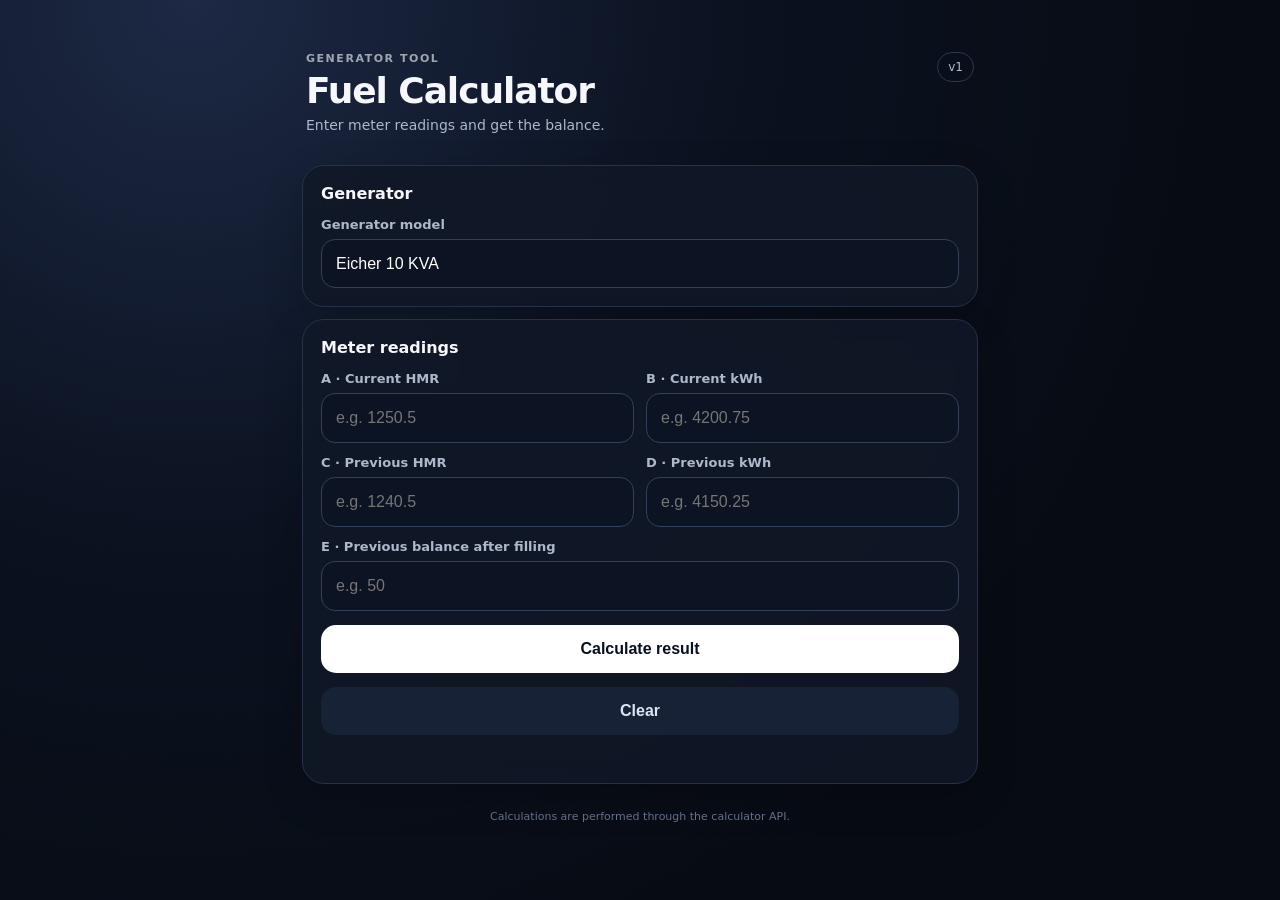
==== index.html @ 1bb93adc "Add files via upload" ====
<!doctype html>
<html lang="en">
<head>
  <meta charset="utf-8">
  <meta name="viewport" content="width=device-width,initial-scale=1,viewport-fit=cover">
  <meta name="theme-color" content="#0b1220">
  <title>Generator Fuel Calculator</title>
  <link rel="stylesheet" href="style.css">
</head>
<body>
  <main class="app-shell">
    <header class="topbar">
      <div>
        <p class="eyebrow">GENERATOR TOOL</p>
        <h1>Fuel Calculator</h1>
        <p class="subtitle">Enter meter readings and get the balance.</p>
      </div>
      <div class="badge">v1</div>
    </header>

    <section class="card">
      <h2>Generator</h2>
      <label class="field">
        <span>Generator model</span>
        <select id="model">
          <option value="eicher10">Eicher 10 KVA</option>
          <option value="eicher20">Eicher 20 KVA</option>
          <option value="koel20">KOEL 20 KVA</option>
          <option value="mahindra20">Mahindra 20 KVA</option>
          <option value="mahindra10">Mahindra 10 KVA</option>
        </select>
      </label>
    </section>

    <section class="card">
      <h2>Meter readings</h2>
      <div class="grid">
        <label class="field">
          <span>A · Current HMR</span>
          <input id="a" type="number" inputmode="decimal" step="any" placeholder="e.g. 1250.5">
        </label>
        <label class="field">
          <span>B · Current kWh</span>
          <input id="b" type="number" inputmode="decimal" step="any" placeholder="e.g. 4200.75">
        </label>
        <label class="field">
          <span>C · Previous HMR</span>
          <input id="c" type="number" inputmode="decimal" step="any" placeholder="e.g. 1240.5">
        </label>
        <label class="field">
          <span>D · Previous kWh</span>
          <input id="d" type="number" inputmode="decimal" step="any" placeholder="e.g. 4150.25">
        </label>
        <label class="field full">
          <span>E · Previous balance after filling</span>
          <input id="e" type="number" inputmode="decimal" step="any" placeholder="e.g. 50">
        </label>
      </div>
      <button id="calculate" class="primary">Calculate result</button>
      <button id="clear" class="secondary">Clear</button>
      <p id="error" class="error" role="alert"></p>
    </section>

    <section id="resultCard" class="card result-card hidden">
      <div class="result-label">FINAL ANSWER · T</div>
      <div id="result" class="result">—</div>
      <div id="resultUnit" class="result-unit">Litres</div>

      <div class="breakdown">
        <div><span>Z = A − C</span><strong id="z">—</strong></div>
        <div><span>Y = B − D</span><strong id="y">—</strong></div>
        <div><span>X = Y ÷ Z</span><strong id="x">—</strong></div>
        <div><span>L from chart</span><strong id="l">—</strong></div>
        <div><span>S = L × Z</span><strong id="s">—</strong></div>
        <div><span>T = E − S</span><strong id="t">—</strong></div>
      </div>
      <p id="band" class="chart-note"></p>
    </section>

    <footer>
      <span>Calculations are performed through the calculator API.</span>
    </footer>
  </main>
  <script src="app.js"></script>
</body>
</html>
---- style.css ----
*{box-sizing:border-box}html{font-family:Inter,system-ui,-apple-system,BlinkMacSystemFont,"Segoe UI",sans-serif;background:#070b13;color:#f6f7fb}body{margin:0;min-height:100vh;background:radial-gradient(circle at 15% 0%,#1d2945 0,#0b1220 38%,#070b13 75%)}.app-shell{width:min(720px,100%);margin:auto;padding:22px 16px 36px}.topbar{display:flex;justify-content:space-between;align-items:flex-start;gap:16px;padding:10px 4px 20px}.eyebrow{margin:0 0 5px;font-size:11px;font-weight:800;letter-spacing:.14em;opacity:.62}.topbar h1{margin:0;font-size:30px;letter-spacing:-.03em}.subtitle{margin:6px 0 0;color:#aeb8ca;font-size:14px}.badge{padding:7px 10px;border:1px solid #2b3851;border-radius:999px;color:#aeb8ca;font-size:12px}.card{background:rgba(17,24,39,.86);border:1px solid #263248;border-radius:22px;padding:18px;margin:12px 0;box-shadow:0 14px 40px rgba(0,0,0,.2);backdrop-filter:blur(12px)}h2{font-size:16px;margin:0 0 14px}.grid{display:grid;grid-template-columns:1fr;gap:12px}.field{display:flex;flex-direction:column;gap:7px}.field span{font-size:13px;color:#aeb8ca;font-weight:650}.field input,.field select{width:100%;border:1px solid #334158;background:#0c1423;color:#fff;border-radius:14px;padding:15px 14px;font-size:16px;outline:none;appearance:none}.field input:focus,.field select:focus{border-color:#7aa2ff;box-shadow:0 0 0 3px rgba(122,162,255,.12)}button{width:100%;border:0;border-radius:15px;padding:15px;margin-top:14px;font-size:16px;font-weight:800;cursor:pointer}.primary{background:#fff;color:#07101e}.primary:active,.secondary:active{transform:scale(.99)}.secondary{background:#172236;color:#dbe4f3}.error{min-height:20px;margin:10px 2px 0;color:#ff8d9a;font-size:13px}.result-card{background:linear-gradient(160deg,#172642,#101827)}.hidden{display:none}.result-label{font-size:11px;letter-spacing:.13em;color:#aeb8ca;font-weight:800}.result{font-size:48px;font-weight:900;letter-spacing:-.05em;margin-top:6px}.result-unit{color:#aeb8ca;margin-top:-4px}.breakdown{margin-top:18px;border-top:1px solid #2b3851;padding-top:7px}.breakdown div{display:flex;justify-content:space-between;gap:12px;padding:10px 0;border-bottom:1px solid rgba(43,56,81,.6);font-size:13px}.breakdown span{color:#aeb8ca}.breakdown strong{font-variant-numeric:tabular-nums}.chart-note{color:#aeb8ca;font-size:12px;margin:14px 0 0;line-height:1.45}footer{text-align:center;color:#68758b;font-size:11px;padding:14px 4px 0}@media(min-width:600px){.app-shell{padding:42px 22px}.grid{grid-template-columns:1fr 1fr}.full{grid-column:1/-1}.topbar h1{font-size:36px}}
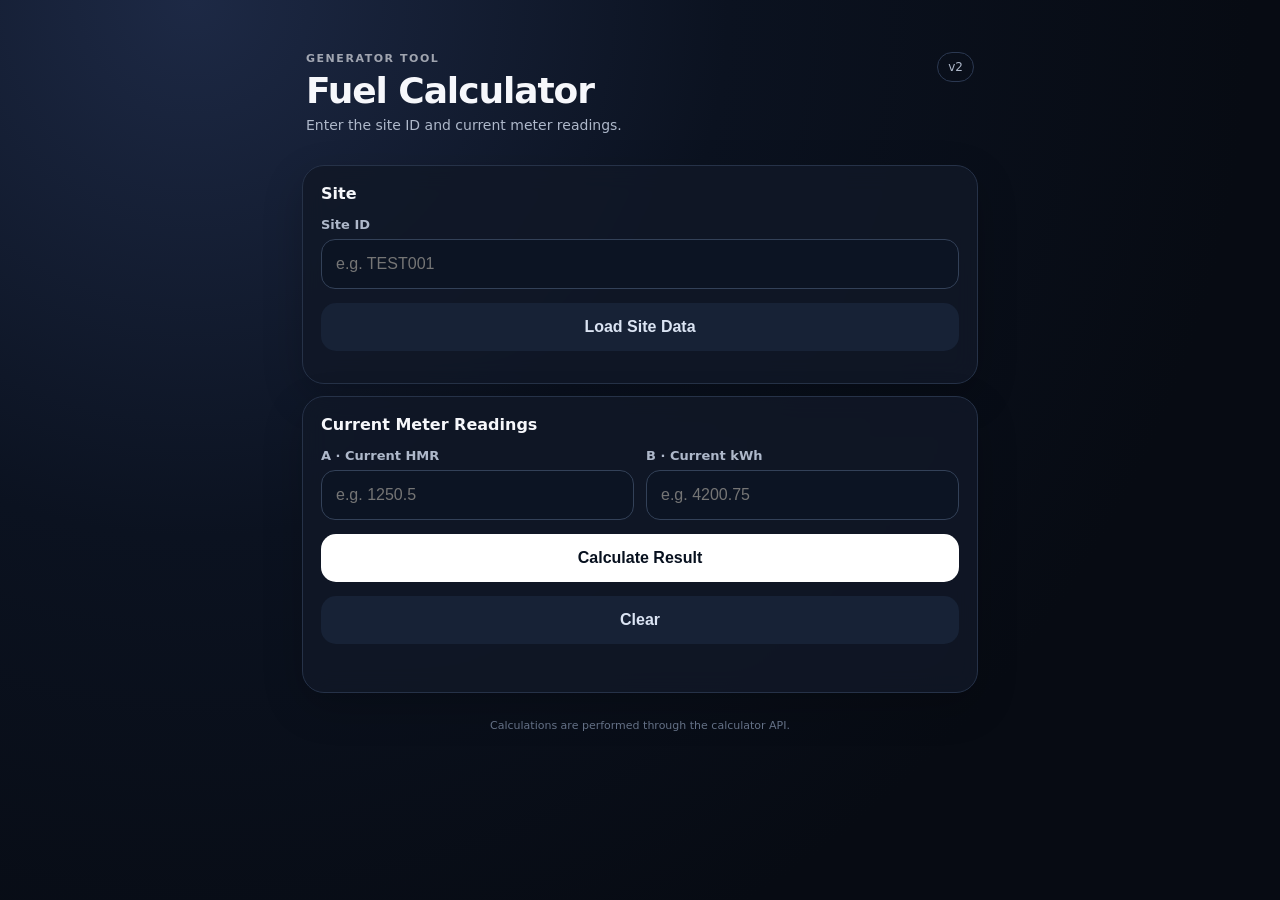
==== commit 03f0501f: "Update index.html" ====
--- a/index.html
+++ b/index.html
@@ -7,80 +7,170 @@
   <title>Generator Fuel Calculator</title>
   <link rel="stylesheet" href="style.css">
 </head>
+
 <body>
   <main class="app-shell">
+
     <header class="topbar">
       <div>
         <p class="eyebrow">GENERATOR TOOL</p>
         <h1>Fuel Calculator</h1>
-        <p class="subtitle">Enter meter readings and get the balance.</p>
+        <p class="subtitle">
+          Enter the site ID and current meter readings.
+        </p>
       </div>
-      <div class="badge">v1</div>
+
+      <div class="badge">v2</div>
     </header>
 
+
     <section class="card">
-      <h2>Generator</h2>
+      <h2>Site</h2>
+
       <label class="field">
-        <span>Generator model</span>
-        <select id="model">
-          <option value="eicher10">Eicher 10 KVA</option>
-          <option value="eicher20">Eicher 20 KVA</option>
-          <option value="koel20">KOEL 20 KVA</option>
-          <option value="mahindra20">Mahindra 20 KVA</option>
-          <option value="mahindra10">Mahindra 10 KVA</option>
-        </select>
+        <span>Site ID</span>
+        <input
+          id="siteId"
+          type="text"
+          inputmode="text"
+          autocomplete="off"
+          placeholder="e.g. TEST001"
+        >
       </label>
+
+      <button id="loadSite" class="secondary">
+        Load Site Data
+      </button>
+
+      <p id="siteStatus" class="chart-note"></p>
     </section>
 
+
     <section class="card">
-      <h2>Meter readings</h2>
+      <h2>Current Meter Readings</h2>
+
       <div class="grid">
+
         <label class="field">
           <span>A · Current HMR</span>
-          <input id="a" type="number" inputmode="decimal" step="any" placeholder="e.g. 1250.5">
+          <input
+            id="a"
+            type="number"
+            inputmode="decimal"
+            step="any"
+            placeholder="e.g. 1250.5"
+          >
         </label>
+
         <label class="field">
           <span>B · Current kWh</span>
-          <input id="b" type="number" inputmode="decimal" step="any" placeholder="e.g. 4200.75">
+          <input
+            id="b"
+            type="number"
+            inputmode="decimal"
+            step="any"
+            placeholder="e.g. 4200.75"
+          >
         </label>
-        <label class="field">
-          <span>C · Previous HMR</span>
-          <input id="c" type="number" inputmode="decimal" step="any" placeholder="e.g. 1240.5">
-        </label>
-        <label class="field">
-          <span>D · Previous kWh</span>
-          <input id="d" type="number" inputmode="decimal" step="any" placeholder="e.g. 4150.25">
-        </label>
-        <label class="field full">
-          <span>E · Previous balance after filling</span>
-          <input id="e" type="number" inputmode="decimal" step="any" placeholder="e.g. 50">
-        </label>
+
       </div>
-      <button id="calculate" class="primary">Calculate result</button>
-      <button id="clear" class="secondary">Clear</button>
+
+      <div id="previousData" class="breakdown hidden">
+
+        <div>
+          <span>Generator model</span>
+          <strong id="loadedModel">—</strong>
+        </div>
+
+        <div>
+          <span>Previous HMR</span>
+          <strong id="loadedHmr">—</strong>
+        </div>
+
+        <div>
+          <span>Previous kWh</span>
+          <strong id="loadedKwh">—</strong>
+        </div>
+
+        <div>
+          <span>Previous balance</span>
+          <strong id="loadedBalance">—</strong>
+        </div>
+
+      </div>
+
+      <button id="calculate" class="primary">
+        Calculate Result
+      </button>
+
+      <button id="clear" class="secondary">
+        Clear
+      </button>
+
       <p id="error" class="error" role="alert"></p>
     </section>
 
+
     <section id="resultCard" class="card result-card hidden">
-      <div class="result-label">FINAL ANSWER · T</div>
+
+      <div class="result-label">
+        FINAL ANSWER · T
+      </div>
+
       <div id="result" class="result">—</div>
-      <div id="resultUnit" class="result-unit">Litres</div>
+
+      <div id="resultUnit" class="result-unit">
+        Litres
+      </div>
+
 
       <div class="breakdown">
-        <div><span>Z = A − C</span><strong id="z">—</strong></div>
-        <div><span>Y = B − D</span><strong id="y">—</strong></div>
-        <div><span>X = Y ÷ Z</span><strong id="x">—</strong></div>
-        <div><span>L from chart</span><strong id="l">—</strong></div>
-        <div><span>S = L × Z</span><strong id="s">—</strong></div>
-        <div><span>T = E − S</span><strong id="t">—</strong></div>
+
+        <div>
+          <span>Z = A − C</span>
+          <strong id="z">—</strong>
+        </div>
+
+        <div>
+          <span>Y = B − D</span>
+          <strong id="y">—</strong>
+        </div>
+
+        <div>
+          <span>X = Y ÷ Z</span>
+          <strong id="x">—</strong>
+        </div>
+
+        <div>
+          <span>L from chart</span>
+          <strong id="l">—</strong>
+        </div>
+
+        <div>
+          <span>S = L × Z</span>
+          <strong id="s">—</strong>
+        </div>
+
+        <div>
+          <span>T = E − S</span>
+          <strong id="t">—</strong>
+        </div>
+
       </div>
+
       <p id="band" class="chart-note"></p>
+
     </section>
 
+
     <footer>
-      <span>Calculations are performed through the calculator API.</span>
+      <span>
+        Calculations are performed through the calculator API.
+      </span>
     </footer>
+
   </main>
+
   <script src="app.js"></script>
 </body>
 </html>
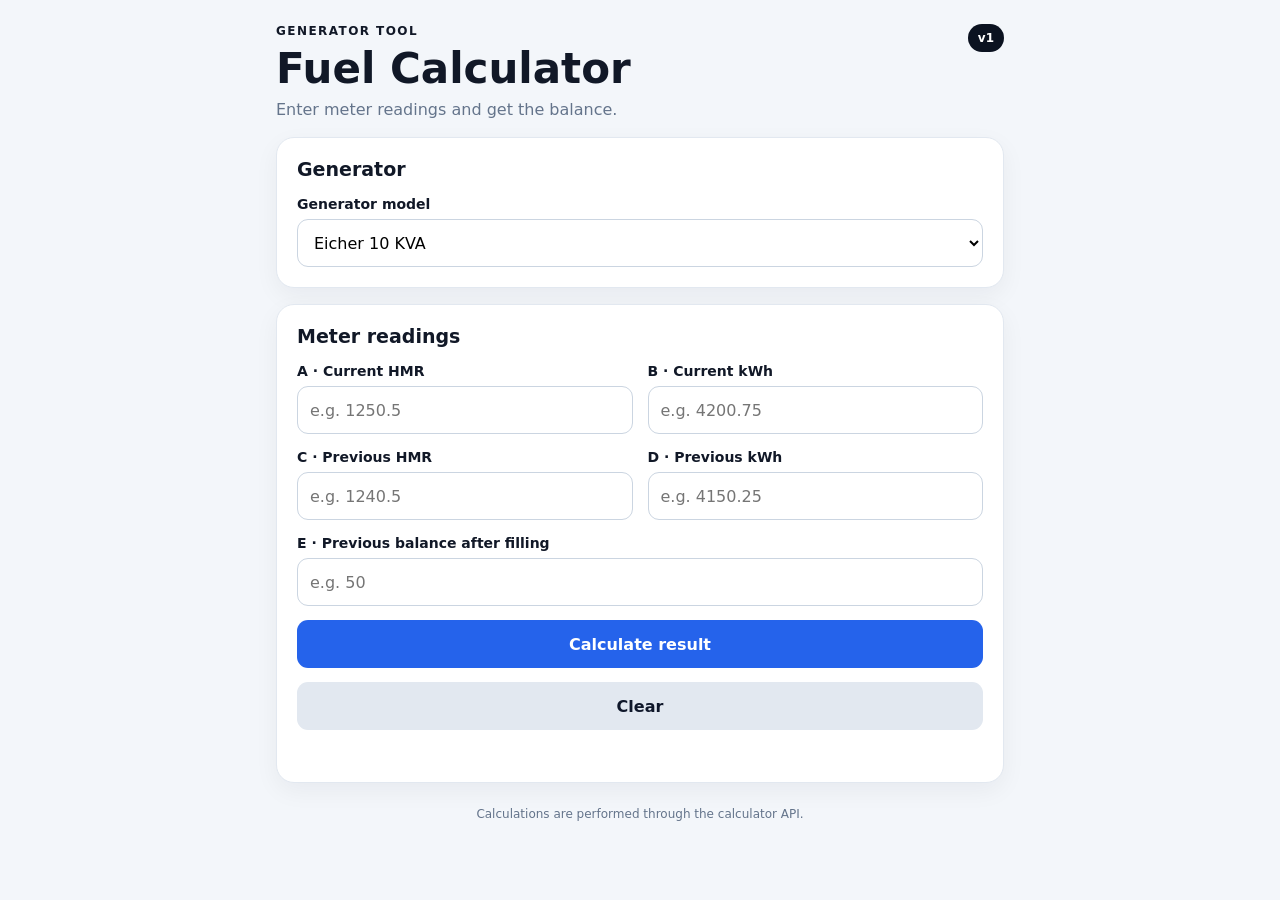
==== commit 7ec4c5c1: "Public" ====
--- a/index.html
+++ b/index.html
@@ -7,170 +7,58 @@
   <title>Generator Fuel Calculator</title>
   <link rel="stylesheet" href="style.css">
 </head>
-
 <body>
   <main class="app-shell">
-
     <header class="topbar">
       <div>
         <p class="eyebrow">GENERATOR TOOL</p>
         <h1>Fuel Calculator</h1>
-        <p class="subtitle">
-          Enter the site ID and current meter readings.
-        </p>
+        <p class="subtitle">Enter meter readings and get the balance.</p>
       </div>
-
-      <div class="badge">v2</div>
+      <div class="badge">v1</div>
     </header>
-
-
     <section class="card">
-      <h2>Site</h2>
-
+      <h2>Generator</h2>
       <label class="field">
-        <span>Site ID</span>
-        <input
-          id="siteId"
-          type="text"
-          inputmode="text"
-          autocomplete="off"
-          placeholder="e.g. TEST001"
-        >
+        <span>Generator model</span>
+        <select id="model">
+          <option value="eicher10">Eicher 10 KVA</option>
+          <option value="eicher20">Eicher 20 KVA</option>
+          <option value="koel20">KOEL 20 KVA</option>
+          <option value="mahindra20">Mahindra 20 KVA</option>
+          <option value="mahindra10">Mahindra 10 KVA</option>
+        </select>
       </label>
-
-      <button id="loadSite" class="secondary">
-        Load Site Data
-      </button>
-
-      <p id="siteStatus" class="chart-note"></p>
     </section>
-
-
     <section class="card">
-      <h2>Current Meter Readings</h2>
-
+      <h2>Meter readings</h2>
       <div class="grid">
-
-        <label class="field">
-          <span>A · Current HMR</span>
-          <input
-            id="a"
-            type="number"
-            inputmode="decimal"
-            step="any"
-            placeholder="e.g. 1250.5"
-          >
-        </label>
-
-        <label class="field">
-          <span>B · Current kWh</span>
-          <input
-            id="b"
-            type="number"
-            inputmode="decimal"
-            step="any"
-            placeholder="e.g. 4200.75"
-          >
-        </label>
-
+        <label class="field"><span>A · Current HMR</span><input id="a" type="number" inputmode="decimal" step="any" placeholder="e.g. 1250.5"></label>
+        <label class="field"><span>B · Current kWh</span><input id="b" type="number" inputmode="decimal" step="any" placeholder="e.g. 4200.75"></label>
+        <label class="field"><span>C · Previous HMR</span><input id="c" type="number" inputmode="decimal" step="any" placeholder="e.g. 1240.5"></label>
+        <label class="field"><span>D · Previous kWh</span><input id="d" type="number" inputmode="decimal" step="any" placeholder="e.g. 4150.25"></label>
+        <label class="field full"><span>E · Previous balance after filling</span><input id="e" type="number" inputmode="decimal" step="any" placeholder="e.g. 50"></label>
       </div>
-
-      <div id="previousData" class="breakdown hidden">
-
-        <div>
-          <span>Generator model</span>
-          <strong id="loadedModel">—</strong>
-        </div>
-
-        <div>
-          <span>Previous HMR</span>
-          <strong id="loadedHmr">—</strong>
-        </div>
-
-        <div>
-          <span>Previous kWh</span>
-          <strong id="loadedKwh">—</strong>
-        </div>
-
-        <div>
-          <span>Previous balance</span>
-          <strong id="loadedBalance">—</strong>
-        </div>
-
-      </div>
-
-      <button id="calculate" class="primary">
-        Calculate Result
-      </button>
-
-      <button id="clear" class="secondary">
-        Clear
-      </button>
-
+      <button id="calculate" class="primary">Calculate result</button>
+      <button id="clear" class="secondary">Clear</button>
       <p id="error" class="error" role="alert"></p>
     </section>
-
-
     <section id="resultCard" class="card result-card hidden">
-
-      <div class="result-label">
-        FINAL ANSWER · T
+      <div class="result-label">FINAL ANSWER · T</div>
+      <div id="result" class="result">—</div>
+      <div id="resultUnit" class="result-unit">Litres</div>
+      <div class="breakdown">
+        <div><span>Z = A − C</span><strong id="z">—</strong></div>
+        <div><span>Y = B − D</span><strong id="y">—</strong></div>
+        <div><span>X = Y ÷ Z</span><strong id="x">—</strong></div>
+        <div><span>L from chart</span><strong id="l">—</strong></div>
+        <div><span>S = L × Z</span><strong id="s">—</strong></div>
+        <div><span>T = E − S</span><strong id="t">—</strong></div>
       </div>
-
-      <div id="result" class="result">—</div>
-
-      <div id="resultUnit" class="result-unit">
-        Litres
-      </div>
-
-
-      <div class="breakdown">
-
-        <div>
-          <span>Z = A − C</span>
-          <strong id="z">—</strong>
-        </div>
-
-        <div>
-          <span>Y = B − D</span>
-          <strong id="y">—</strong>
-        </div>
-
-        <div>
-          <span>X = Y ÷ Z</span>
-          <strong id="x">—</strong>
-        </div>
-
-        <div>
-          <span>L from chart</span>
-          <strong id="l">—</strong>
-        </div>
-
-        <div>
-          <span>S = L × Z</span>
-          <strong id="s">—</strong>
-        </div>
-
-        <div>
-          <span>T = E − S</span>
-          <strong id="t">—</strong>
-        </div>
-
-      </div>
-
       <p id="band" class="chart-note"></p>
-
     </section>
-
-
-    <footer>
-      <span>
-        Calculations are performed through the calculator API.
-      </span>
-    </footer>
-
+    <footer><span>Calculations are performed through the calculator API.</span></footer>
   </main>
-
   <script src="app.js"></script>
 </body>
 </html>
--- a/style.css
+++ b/style.css
@@ -1 +1,164 @@
-*{box-sizing:border-box}html{font-family:Inter,system-ui,-apple-system,BlinkMacSystemFont,"Segoe UI",sans-serif;background:#070b13;color:#f6f7fb}body{margin:0;min-height:100vh;background:radial-gradient(circle at 15% 0%,#1d2945 0,#0b1220 38%,#070b13 75%)}.app-shell{width:min(720px,100%);margin:auto;padding:22px 16px 36px}.topbar{display:flex;justify-content:space-between;align-items:flex-start;gap:16px;padding:10px 4px 20px}.eyebrow{margin:0 0 5px;font-size:11px;font-weight:800;letter-spacing:.14em;opacity:.62}.topbar h1{margin:0;font-size:30px;letter-spacing:-.03em}.subtitle{margin:6px 0 0;color:#aeb8ca;font-size:14px}.badge{padding:7px 10px;border:1px solid #2b3851;border-radius:999px;color:#aeb8ca;font-size:12px}.card{background:rgba(17,24,39,.86);border:1px solid #263248;border-radius:22px;padding:18px;margin:12px 0;box-shadow:0 14px 40px rgba(0,0,0,.2);backdrop-filter:blur(12px)}h2{font-size:16px;margin:0 0 14px}.grid{display:grid;grid-template-columns:1fr;gap:12px}.field{display:flex;flex-direction:column;gap:7px}.field span{font-size:13px;color:#aeb8ca;font-weight:650}.field input,.field select{width:100%;border:1px solid #334158;background:#0c1423;color:#fff;border-radius:14px;padding:15px 14px;font-size:16px;outline:none;appearance:none}.field input:focus,.field select:focus{border-color:#7aa2ff;box-shadow:0 0 0 3px rgba(122,162,255,.12)}button{width:100%;border:0;border-radius:15px;padding:15px;margin-top:14px;font-size:16px;font-weight:800;cursor:pointer}.primary{background:#fff;color:#07101e}.primary:active,.secondary:active{transform:scale(.99)}.secondary{background:#172236;color:#dbe4f3}.error{min-height:20px;margin:10px 2px 0;color:#ff8d9a;font-size:13px}.result-card{background:linear-gradient(160deg,#172642,#101827)}.hidden{display:none}.result-label{font-size:11px;letter-spacing:.13em;color:#aeb8ca;font-weight:800}.result{font-size:48px;font-weight:900;letter-spacing:-.05em;margin-top:6px}.result-unit{color:#aeb8ca;margin-top:-4px}.breakdown{margin-top:18px;border-top:1px solid #2b3851;padding-top:7px}.breakdown div{display:flex;justify-content:space-between;gap:12px;padding:10px 0;border-bottom:1px solid rgba(43,56,81,.6);font-size:13px}.breakdown span{color:#aeb8ca}.breakdown strong{font-variant-numeric:tabular-nums}.chart-note{color:#aeb8ca;font-size:12px;margin:14px 0 0;line-height:1.45}footer{text-align:center;color:#68758b;font-size:11px;padding:14px 4px 0}@media(min-width:600px){.app-shell{padding:42px 22px}.grid{grid-template-columns:1fr 1fr}.full{grid-column:1/-1}.topbar h1{font-size:36px}}
+* { box-sizing: border-box; }
+
+body {
+  margin: 0;
+  font-family: system-ui, -apple-system, BlinkMacSystemFont, "Segoe UI", sans-serif;
+  background: #f3f6fa;
+  color: #111827;
+}
+
+.app-shell {
+  width: min(760px, 100%);
+  margin: 0 auto;
+  padding: 24px 16px 40px;
+}
+
+.topbar {
+  display: flex;
+  align-items: flex-start;
+  justify-content: space-between;
+  gap: 16px;
+  margin-bottom: 18px;
+}
+
+.eyebrow {
+  margin: 0 0 6px;
+  font-size: 12px;
+  font-weight: 800;
+  letter-spacing: .12em;
+}
+
+h1 { margin: 0; font-size: clamp(28px, 7vw, 42px); }
+
+.subtitle { margin: 7px 0 0; color: #64748b; }
+
+.badge {
+  padding: 7px 10px;
+  border-radius: 999px;
+  background: #0b1220;
+  color: white;
+  font-size: 12px;
+  font-weight: 700;
+}
+
+.card {
+  background: white;
+  border: 1px solid #e2e8f0;
+  border-radius: 18px;
+  padding: 20px;
+  margin-bottom: 16px;
+  box-shadow: 0 8px 25px rgba(15, 23, 42, .05);
+}
+
+h2 { margin: 0 0 16px; font-size: 19px; }
+
+.field { display: block; }
+
+.field span {
+  display: block;
+  margin-bottom: 7px;
+  font-size: 14px;
+  font-weight: 650;
+}
+
+select, input, button {
+  width: 100%;
+  min-height: 48px;
+  border-radius: 11px;
+  font: inherit;
+}
+
+select, input {
+  border: 1px solid #cbd5e1;
+  padding: 10px 12px;
+  background: white;
+}
+
+.grid {
+  display: grid;
+  grid-template-columns: 1fr 1fr;
+  gap: 15px;
+}
+
+.full { grid-column: 1 / -1; }
+
+button {
+  border: 0;
+  margin-top: 14px;
+  padding: 11px 16px;
+  font-weight: 750;
+  cursor: pointer;
+}
+
+.primary { background: #2563eb; color: white; }
+.secondary { background: #e2e8f0; color: #0f172a; }
+
+.error {
+  min-height: 20px;
+  margin: 12px 0 0;
+  color: #b91c1c;
+  font-weight: 650;
+}
+
+.result-card { text-align: center; }
+.hidden { display: none; }
+
+.result-label {
+  font-size: 12px;
+  font-weight: 800;
+  letter-spacing: .1em;
+  color: #64748b;
+}
+
+.result {
+  margin-top: 8px;
+  font-size: clamp(48px, 13vw, 78px);
+  line-height: 1;
+  font-weight: 850;
+}
+
+.result-unit { margin-top: 7px; color: #64748b; }
+
+.breakdown {
+  display: grid;
+  grid-template-columns: 1fr 1fr;
+  gap: 10px;
+  margin-top: 22px;
+  text-align: left;
+}
+
+.breakdown div {
+  padding: 12px;
+  border-radius: 10px;
+  background: #f8fafc;
+}
+
+.breakdown span {
+  display: block;
+  font-size: 12px;
+  color: #64748b;
+}
+
+.breakdown strong {
+  display: block;
+  margin-top: 3px;
+  font-size: 16px;
+}
+
+.chart-note {
+  margin-bottom: 0;
+  color: #475569;
+  font-size: 13px;
+}
+
+footer {
+  text-align: center;
+  color: #64748b;
+  font-size: 12px;
+  padding: 8px;
+}
+
+@media (max-width: 560px) {
+  .grid, .breakdown { grid-template-columns: 1fr; }
+  .full { grid-column: auto; }
+}
